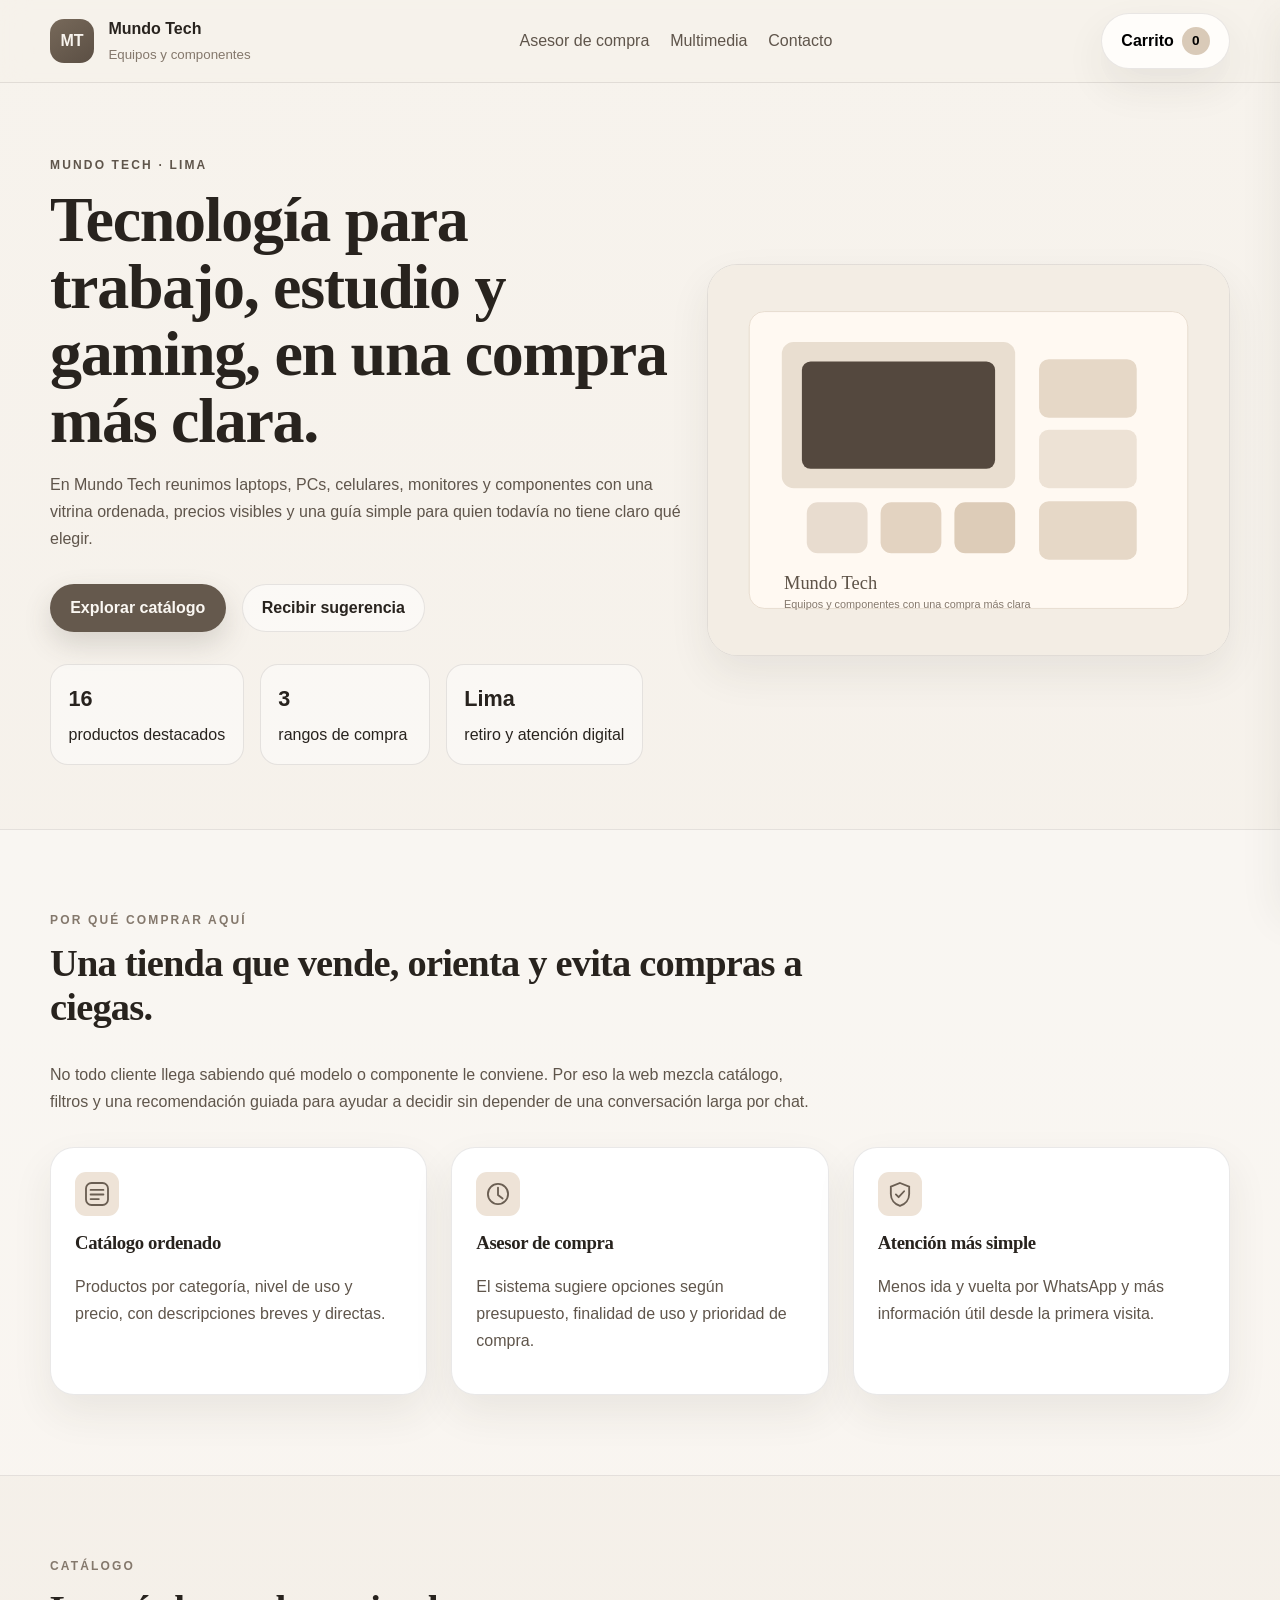
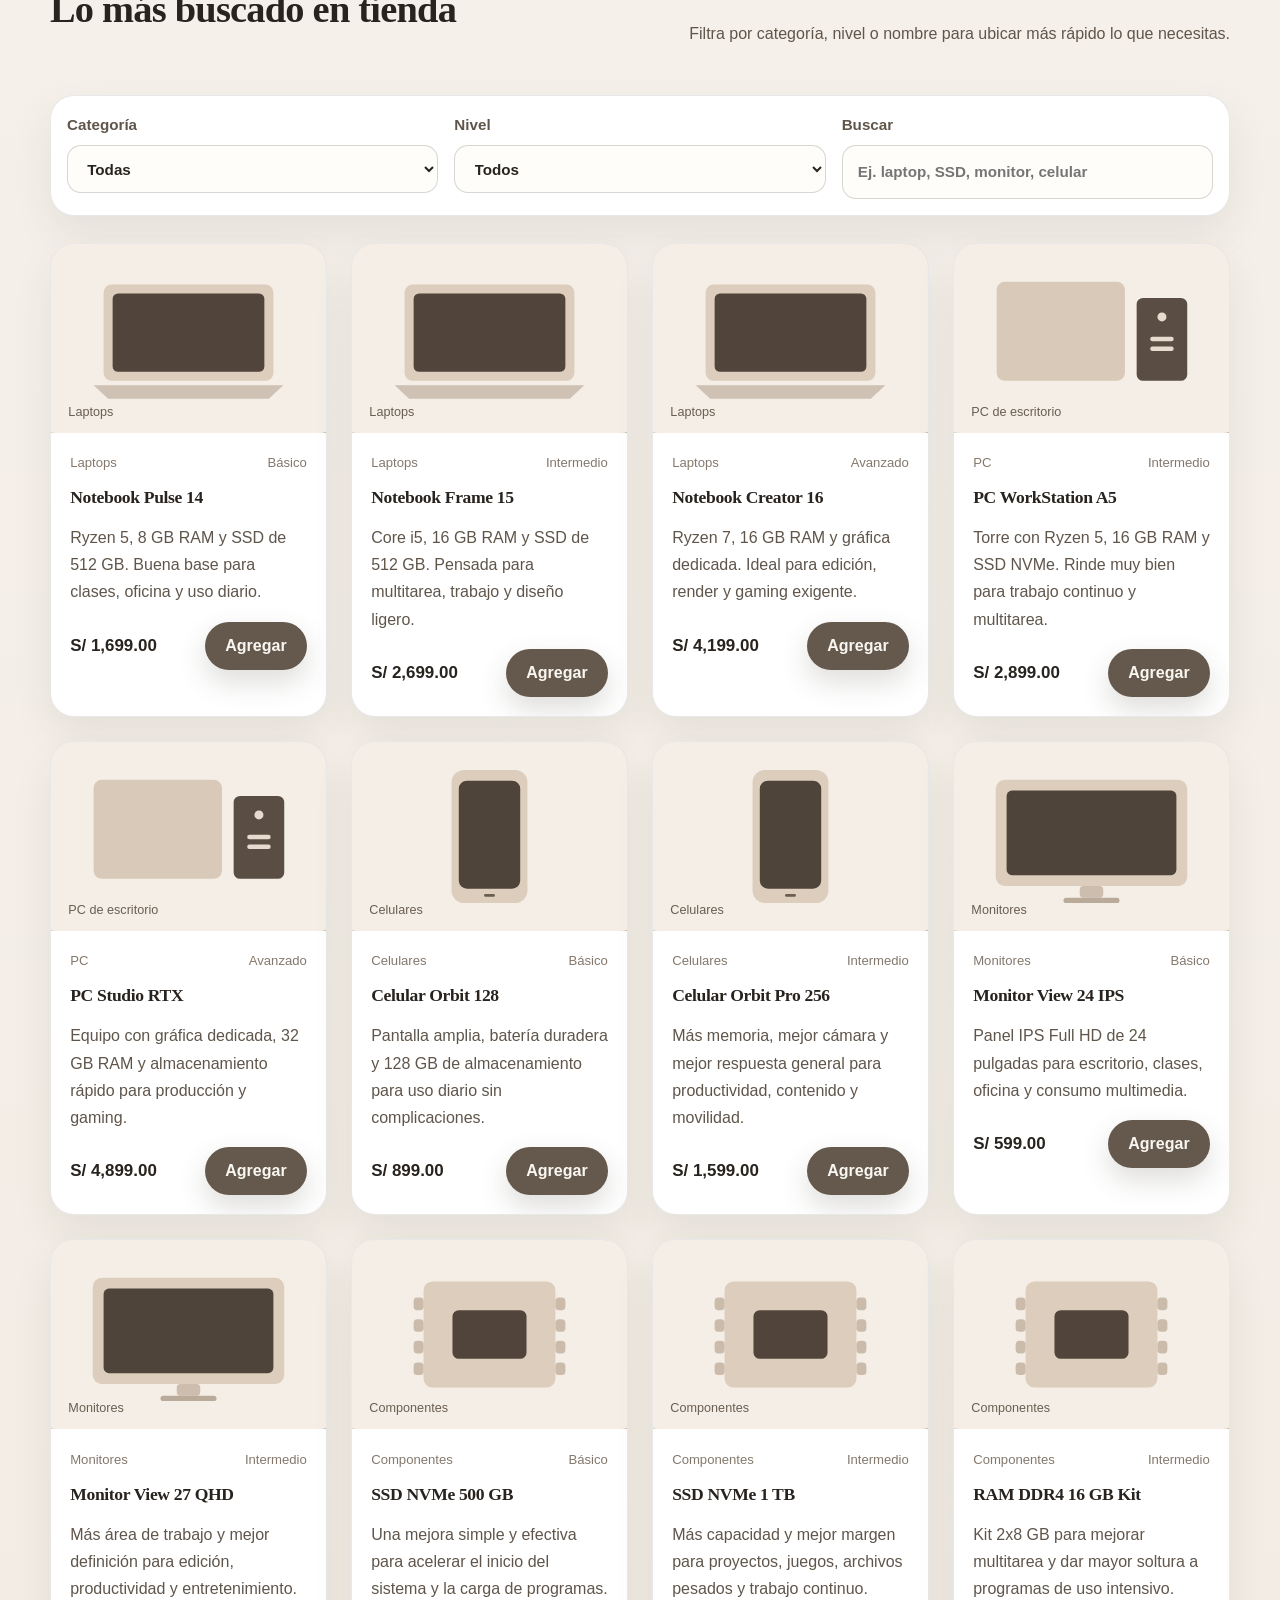
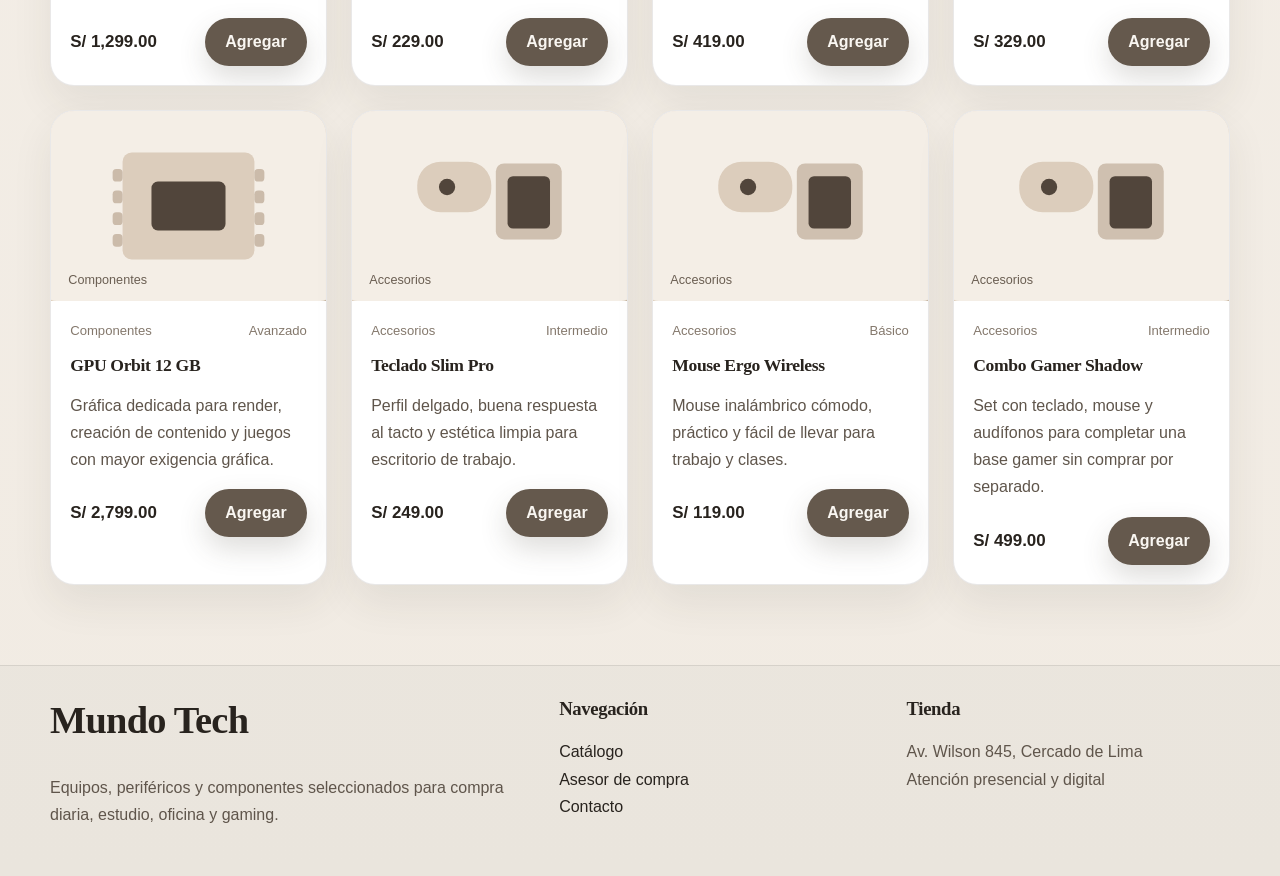
==== index.html @ b6b9a72d "inicio de proyecto" ====
<!DOCTYPE html>
<html lang="es">
<head>
  <meta charset="UTF-8">
  <meta name="viewport" content="width=device-width, initial-scale=1.0">
  <meta name="description" content="Mundo Tech, tienda online de equipos y componentes tecnológicos en Lima. Catálogo, asesor de compra, carrito, contacto y contenido multimedia.">
  <meta name="keywords" content="tienda tecnológica, ecommerce, laptops, PCs, celulares, componentes, Mundo Tech, Lima">
  <meta name="author" content="Mundo Tech">
  <title>Mundo Tech | Equipos y componentes</title>
  <link rel="stylesheet" href="styles.css">
</head>
<body>
  <header class="encabezado" id="inicio">
    <div class="contenedor barra-superior">
      <a class="marca" href="index.html" aria-label="Ir al inicio">
        <span class="marca-icono">MT</span>
        <span class="marca-texto">
          <strong>Mundo Tech</strong>
          <small>Equipos y componentes</small>
        </span>
      </a>

      <nav class="menu-principal" aria-label="Menú principal">
        <a href="asesor.html">Asesor de compra</a>
        <a href="multimedia.html">Multimedia</a>
        <a href="contacto.html">Contacto</a>
      </nav>

      <button class="boton boton-carrito" id="abrirCarrito" type="button" aria-label="Abrir carrito">
        Carrito <span class="contador-carrito" id="contadorCarrito">0</span>
      </button>
    </div>
  </header>

  <main>
    <section class="hero">
      <div class="contenedor hero-grid">
        <article class="hero-texto">
          <p class="etiqueta">Mundo Tech · Lima</p>
          <h1>Tecnología para trabajo, estudio y gaming, en una compra más clara.</h1>
          <p>
            En Mundo Tech reunimos laptops, PCs, celulares, monitores y componentes con una vitrina ordenada,
            precios visibles y una guía simple para quien todavía no tiene claro qué elegir.
          </p>

          <div class="acciones-hero">
            <a class="boton boton-primario" href="#catalogo">Explorar catálogo</a>
            <a class="boton boton-secundario" href="#asesor">Recibir sugerencia</a>
          </div>

          <ul class="metricas">
            <li><strong>16</strong><span>productos destacados</span></li>
            <li><strong>3</strong><span>rangos de compra</span></li>
            <li><strong>Lima</strong><span>retiro y atención digital</span></li>
          </ul>
        </article>

        <aside class="hero-media">
          <picture>
            <source media="(max-width: 720px)" srcset="assets/hero-mobile.svg">
            <img src="assets/hero-desktop.svg" alt="Mesa de trabajo con laptop, monitor y accesorios de Mundo Tech">
          </picture>
        </aside>
      </div>
    </section>

    <section class="seccion seccion-suave" id="beneficios">
      <div class="contenedor">
        <div class="cabecera-seccion">
          <p class="etiqueta">Por qué comprar aquí</p>
          <h2>Una tienda que vende, orienta y evita compras a ciegas.</h2>
          <p>
            No todo cliente llega sabiendo qué modelo o componente le conviene. Por eso la web mezcla catálogo,
            filtros y una recomendación guiada para ayudar a decidir sin depender de una conversación larga por chat.
          </p>
        </div>

        <div class="beneficios-grid">
          <article class="tarjeta-info">
            <img src="assets/icon-catalogo.svg" alt="Icono de catálogo digital" class="icono-svg">
            <h3>Catálogo ordenado</h3>
            <p>Productos por categoría, nivel de uso y precio, con descripciones breves y directas.</p>
          </article>

          <article class="tarjeta-info">
            <img src="assets/icon-recomendacion.svg" alt="Icono de asesor de compra" class="icono-svg">
            <h3>Asesor de compra</h3>
            <p>El sistema sugiere opciones según presupuesto, finalidad de uso y prioridad de compra.</p>
          </article>

          <article class="tarjeta-info">
            <img src="assets/icon-confianza.svg" alt="Icono de confianza y atención" class="icono-svg">
            <h3>Atención más simple</h3>
            <p>Menos ida y vuelta por WhatsApp y más información útil desde la primera visita.</p>
          </article>
        </div>
      </div>
    </section>

    <section class="seccion" id="catalogo">
      <div class="contenedor">
        <div class="cabecera-seccion cabecera-horizontal">
          <div>
            <p class="etiqueta">Catálogo</p>
            <h2>Lo más buscado en tienda</h2>
          </div>
          <p class="texto-apoyo">Filtra por categoría, nivel o nombre para ubicar más rápido lo que necesitas.</p>
        </div>

        <form class="barra-filtros" id="formFiltros" aria-label="Filtros del catálogo">
          <label>
            Categoría
            <select id="filtroCategoria" name="categoria">
              <option value="all">Todas</option>
            </select>
          </label>

          <label>
            Nivel
            <select id="filtroNivel" name="nivel">
              <option value="all">Todos</option>
              <option value="Básico">Básico</option>
              <option value="Intermedio">Intermedio</option>
              <option value="Avanzado">Avanzado</option>
            </select>
          </label>

          <label>
            Buscar
            <input id="filtroBusqueda" name="busqueda" type="search" placeholder="Ej. laptop, SSD, monitor, celular">
          </label>
        </form>

        <div class="catalogo-grid" id="grillaProductos" aria-live="polite"></div>
      </div>
    </section>
  </main>

  <aside class="panel-carrito" id="panelCarrito" aria-hidden="true">
    <div class="carrito-encabezado">
      <h2>Tu carrito</h2>
      <button class="boton-cerrar" id="cerrarCarrito" type="button" aria-label="Cerrar carrito">×</button>
    </div>

    <div class="carrito-items" id="itemsCarrito"></div>

    <div class="carrito-resumen">
      <table class="tabla-resumen">
        <tbody>
          <tr>
            <th>Total</th>
            <td id="totalCarrito">S/ 0.00</td>
          </tr>
          <tr>
            <th>Unidades</th>
            <td id="cantidadCarrito">0</td>
          </tr>
        </tbody>
      </table>

      <button class="boton boton-primario boton-bloque" id="procesarPedido" type="button">Confirmar pedido</button>
      <button class="boton boton-secundario boton-bloque" id="vaciarCarrito" type="button">Vaciar carrito</button>
    </div>
  </aside>

  <div class="overlay" id="overlay" hidden></div>

  <template id="plantillaProducto">
    <article class="tarjeta-producto">
      <div class="producto-imagen">
        <img class="producto-foto" src="" alt="">
      </div>
      <div class="producto-cuerpo">
        <div class="producto-meta">
          <span class="producto-categoria"></span>
          <span class="producto-nivel"></span>
        </div>
        <h3 class="producto-nombre"></h3>
        <p class="producto-descripcion"></p>
        <div class="producto-pie">
          <strong class="producto-precio"></strong>
          <button class="boton boton-primario boton-agregar" type="button">Agregar</button>
        </div>
      </div>
    </article>
  </template>

  <footer class="pie-pagina">
    <div class="contenedor pie-grid">
      <section>
        <h2>Mundo Tech</h2>
        <p>Equipos, periféricos y componentes seleccionados para compra diaria, estudio, oficina y gaming.</p>
      </section>

      <section>
        <h3>Navegación</h3>
        <ul>
          <li><a href="index.html#catalogo">Catálogo</a></li>
          <li><a href="asesor.html">Asesor de compra</a></li>
          <li><a href="contacto.html">Contacto</a></li>
        </ul>
      </section>

      <section>
        <h3>Tienda</h3>
        <p>Av. Wilson 845, Cercado de Lima<br>Atención presencial y digital</p>
      </section>
    </div>
  </footer>

  <script src="products.js"></script>
  <script src="app.js"></script>
</body>
</html>
---- styles.css ----
:root {
  --fondo: #f6f1ea;
  --fondo-suave: #efe7dd;
  --superficie: #fffdfa;
  --superficie-dos: #f9f5ef;
  --texto: #28231e;
  --texto-suave: #5f554b;
  --texto-tenue: #84786c;
  --borde: rgba(40, 35, 30, 0.1);
  --borde-fuerte: rgba(40, 35, 30, 0.18);
  --primario: #65594d;
  --primario-hover: #594d43;
  --detalle: #d9cab8;
  --sombra: 0 18px 40px rgba(56, 47, 40, 0.08);
  --radio-lg: 24px;
  --radio-md: 18px;
  --radio-sm: 12px;
  --ancho: 1180px;
  --transicion: 0.25s ease;
}

* {
  box-sizing: border-box;
}

html {
  scroll-behavior: smooth;
}

body {
  margin: 0;
  font-family: "Segoe UI", Tahoma, Geneva, Verdana, sans-serif;
  color: var(--texto);
  background: linear-gradient(180deg, #f7f3ed 0%, #f1ebe3 100%);
  display: flex;
  flex-direction: column;
  min-height: 100vh;
}

img,
video {
  display: block;
  max-width: 100%;
  height: auto;
}

audio {
  width: 100%;
}

a {
  color: inherit;
  text-decoration: none;
}

button,
input,
select,
textarea {
  font: inherit;
}

button {
  cursor: pointer;
}

.contenedor {
  width: min(calc(100% - 2rem), var(--ancho));
  margin: 0 auto;
}

.seccion {
  padding: 5rem 0;
}

.seccion-suave {
  background: rgba(255, 255, 255, 0.32);
  border-top: 1px solid var(--borde);
  border-bottom: 1px solid var(--borde);
}

.etiqueta {
  margin: 0 0 0.65rem;
  color: var(--texto-tenue);
  text-transform: uppercase;
  letter-spacing: 0.18em;
  font-size: 0.75rem;
  font-weight: 700;
}

.cabecera-seccion {
  max-width: 760px;
  margin-bottom: 2rem;
}

.cabecera-horizontal {
  display: flex;
  align-items: end;
  justify-content: space-between;
  gap: 1rem;
  max-width: none;
}

h1,
h2,
h3 {
  margin-top: 0;
  font-family: Georgia, "Times New Roman", serif;
  letter-spacing: -0.02em;
}

h2 {
  font-size: clamp(2rem, 3vw, 3rem);
}

p,
li,
span,
small,
td,
th,
label {
  line-height: 1.7;
}

.texto-apoyo,
.cabecera-seccion p:last-child,
.hero-texto p,
.tarjeta-info p,
.tarjeta-producto p,
.panel-resultado p,
.pie-pagina p,
.multimedia-grid p,
.lista-contacto li,
.item-carrito p,
.item-carrito small {
  color: var(--texto-suave);
}

.encabezado {
  position: sticky;
  top: 0;
  z-index: 40;
  background: rgba(246, 241, 234, 0.85);
  backdrop-filter: blur(14px);
  border-bottom: 1px solid var(--borde);
}

.barra-superior {
  min-height: 82px;
  display: flex;
  align-items: center;
  justify-content: space-between;
  gap: 1rem;
}

.marca {
  display: inline-flex;
  align-items: center;
  gap: 0.9rem;
}

.marca-icono {
  width: 44px;
  height: 44px;
  border-radius: 14px;
  display: inline-flex;
  align-items: center;
  justify-content: center;
  background: linear-gradient(145deg, #77695a, #5b4f44);
  color: #f8f4ee;
  font-weight: 700;
}

.marca-texto {
  display: flex;
  flex-direction: column;
  gap: 0.1rem;
}

.marca-texto small {
  color: var(--texto-tenue);
}

.menu-principal {
  display: flex;
  align-items: center;
  gap: 1.3rem;
}

.menu-principal a {
  position: relative;
  color: var(--texto-suave);
  transition: color var(--transicion);
}

.menu-principal a:hover,
.menu-principal a:focus-visible {
  color: var(--texto);
}

.menu-principal a::after {
  content: "";
  position: absolute;
  left: 0;
  bottom: -0.35rem;
  width: 100%;
  height: 1px;
  background: var(--texto);
  transform: scaleX(0);
  transform-origin: left;
  transition: transform var(--transicion);
}

.menu-principal a:hover::after,
.menu-principal a:focus-visible::after {
  transform: scaleX(1);
}

.boton,
.boton-cerrar,
.boton-enlace {
  transition: transform var(--transicion), background-color var(--transicion), box-shadow var(--transicion);
}

.boton:hover,
.boton-cerrar:hover,
.boton-enlace:hover {
  transform: translateY(-1px);
}

.boton {
  display: inline-flex;
  align-items: center;
  justify-content: center;
  gap: 0.5rem;
  min-height: 48px;
  padding: 0.8rem 1.2rem;
  border-radius: 999px;
  border: 1px solid transparent;
  font-weight: 600;
}

.boton-primario {
  background: var(--primario);
  color: #faf7f2;
  box-shadow: 0 12px 28px rgba(74, 64, 54, 0.18);
}

.boton-primario:hover {
  background: var(--primario-hover);
}

.boton-secundario {
  background: rgba(255, 255, 255, 0.5);
  border-color: var(--borde);
  color: var(--texto);
}

.boton-bloque {
  width: 100%;
}

.boton-carrito {
  background: var(--superficie);
  border-color: var(--borde);
  box-shadow: var(--sombra);
}

.contador-carrito {
  min-width: 28px;
  height: 28px;
  padding: 0 0.4rem;
  border-radius: 999px;
  display: inline-flex;
  align-items: center;
  justify-content: center;
  background: var(--detalle);
  font-size: 0.85rem;
  font-weight: 700;
}

input,
select,
textarea {
  width: 100%;
  min-height: 48px;
  padding: 0.8rem 0.95rem;
  border-radius: 14px;
  border: 1px solid var(--borde-fuerte);
  background: #fffdfa;
  color: var(--texto);
  outline: none;
}

textarea {
  min-height: 140px;
  resize: vertical;
}

input:focus,
select:focus,
textarea:focus {
  border-color: #8e7f70;
  box-shadow: 0 0 0 4px rgba(101, 89, 77, 0.12);
}

.formulario,
.barra-filtros {
  display: grid;
  gap: 1rem;
}

.barra-filtros {
  grid-template-columns: repeat(3, minmax(0, 1fr));
  padding: 1rem;
  margin-bottom: 1.7rem;
}

.formulario label,
.barra-filtros label {
  display: flex;
  flex-direction: column;
  gap: 0.45rem;
  font-size: 0.95rem;
  font-weight: 600;
  color: var(--texto-suave);
}

.tarjeta-info,
.tarjeta-producto,
.panel-resultado,
.barra-filtros,
.tarjeta-media,
.panel-carrito,
.tabla-contenedor {
  background: rgba(255, 255, 255, 1);
  border: 1px solid var(--borde);
  border-radius: var(--radio-lg);
  box-shadow: var(--sombra);
}

.tarjeta-info,
.tarjeta-media {
  padding: 1.5rem;
}

.icono-svg {
  width: 44px;
  height: 44px;
  margin-bottom: 1rem;
}

.tarjeta-info {
  animation: aparecer 0.7s ease both;
}

.tarjeta-vacia {
  grid-column: 1 / -1;
}

.hero {
  padding: 4.5rem 0 4rem;
}

.hero-grid,
.beneficios-grid,
.catalogo-grid,
.recomendador-grid,
.multimedia-grid,
.contacto-grid,
.pie-grid {
  display: grid;
  gap: 1.5rem;
}

.hero-grid {
  grid-template-columns: minmax(0, 1.15fr) minmax(320px, 0.95fr);
  align-items: center;
}

.hero-texto h1 {
  font-size: clamp(2.8rem, 5vw, 4.7rem);
  line-height: 1.05;
  margin-bottom: 1rem;
}

.acciones-hero {
  display: flex;
  flex-wrap: wrap;
  gap: 1rem;
  margin: 2rem 0;
}

.metricas {
  list-style: none;
  padding: 0;
  margin: 0;
  display: flex;
  flex-wrap: wrap;
  gap: 1rem;
}

.metricas li {
  min-width: 170px;
  padding: 1rem 1.1rem;
  background: rgba(255, 255, 255, 0.44);
  border: 1px solid var(--borde);
  border-radius: var(--radio-md);
}

.metricas strong {
  display: block;
  margin-bottom: 0.2rem;
  font-size: 1.35rem;
}

.hero-media img {
  border-radius: 30px;
  box-shadow: var(--sombra);
  border: 1px solid var(--borde);
}

.beneficios-grid {
  grid-template-columns: repeat(3, minmax(0, 1fr));
}

.catalogo-grid {
  grid-template-columns: repeat(4, minmax(0, 1fr));
}

.tarjeta-producto {
  overflow: hidden;
  transition: transform var(--transicion), box-shadow var(--transicion);
}

.tarjeta-producto:hover {
  transform: translateY(-4px);
  box-shadow: 0 22px 46px rgba(56, 47, 40, 0.12);
}

.producto-imagen {
  aspect-ratio: 16 / 11;
  background: linear-gradient(135deg, #efe3d5, #c9b8a4);
}

.producto-foto {
  width: 100%;
  height: 100%;
  object-fit: cover;
}

.producto-cuerpo {
  padding: 1.2rem;
}

.producto-meta,
.producto-pie,
.carrito-encabezado,
.item-carrito,
.item-carrito-acciones {
  display: flex;
  align-items: center;
}

.producto-meta,
.item-carrito {
  justify-content: space-between;
}

.producto-meta {
  gap: 0.75rem;
  margin-bottom: 0.8rem;
  color: var(--texto-tenue);
  font-size: 0.82rem;
}

.producto-nombre {
  font-size: 1.1rem;
  margin-bottom: 0.4rem;
}

.producto-descripcion {
  min-height: 78px;
  margin-bottom: 1rem;
}

.producto-pie {
  justify-content: space-between;
  gap: 0.8rem;
}

.producto-precio {
  font-size: 1.06rem;
}

.recomendador-grid {
  grid-template-columns: minmax(0, 1fr) minmax(320px, 0.95fr);
  align-items: start;
}

.panel-resultado {
  padding: 1.6rem;
  min-height: 100%;
}

.insignia-nivel {
  display: inline-flex;
  padding: 0.45rem 0.85rem;
  border-radius: 999px;
  background: #ebdfd1;
  font-size: 0.82rem;
  font-weight: 700;
  margin-bottom: 1rem;
}

.lista-sugerencias {
  list-style: none;
  padding: 0;
  margin: 1.2rem 0 0;
  display: grid;
  gap: 0.9rem;
}

.lista-sugerencias li {
  padding: 1rem;
  border-radius: var(--radio-md);
  background: var(--superficie-dos);
  border: 1px solid var(--borde);
}

.lista-sugerencias span {
  display: block;
  color: var(--texto-tenue);
  font-size: 0.9rem;
}

.tabla-contenedor {
  overflow-x: auto;
  padding: 1rem;
}

.tabla-paquetes,
.tabla-resumen {
  width: 100%;
  border-collapse: collapse;
}

.tabla-paquetes caption {
  caption-side: top;
  text-align: left;
  font-weight: 700;
  padding-bottom: 1rem;
  color: var(--texto-suave);
}

.tabla-paquetes th,
.tabla-paquetes td,
.tabla-resumen th,
.tabla-resumen td {
  padding: 0.95rem 1rem;
  border-bottom: 1px solid var(--borde);
  text-align: left;
}

.tabla-paquetes thead th {
  background: #f2eadf;
}

.tabla-paquetes tbody tr:hover {
  background: #fbf6ef;
}

.tabla-resumen th {
  color: var(--texto-suave);
  width: 45%;
}

.multimedia-grid {
  grid-template-columns: repeat(2, minmax(0, 1fr));
}

.tarjeta-media .media-elemento {
  border-radius: var(--radio-md);
  border: 1px solid var(--borde);
  background: #ebe1d5;
  margin-bottom: 1rem;
}

.contacto-grid {
  grid-template-columns: minmax(0, 0.9fr) minmax(320px, 1fr);
  align-items: start;
}

.lista-contacto {
  list-style: none;
  padding: 0;
  margin: 0;
}

.formulario-contacto {
  padding: 1.5rem;
  background: rgba(255, 255, 255, 0.72);
  border: 1px solid var(--borde);
  border-radius: var(--radio-lg);
  box-shadow: var(--sombra);
}

.mensaje-formulario {
  min-height: 1.4rem;
  margin: 0;
  font-weight: 600;
  color: #4d6552;
}

.pie-pagina {
  padding: 2rem 0;
  background: rgba(40, 35, 30, 0.03);
  border-top: 1px solid var(--borde);
  margin-top: auto;
}

.pie-grid {
  grid-template-columns: 1.2fr 0.8fr 0.8fr;
}

.pie-pagina ul {
  list-style: none;
  padding: 0;
  margin: 0;
}

.panel-carrito {
  position: fixed;
  top: 0;
  right: 0;
  width: min(420px, 100%);
  height: 100vh;
  z-index: 60;
  padding: 1.25rem;
  border-radius: 0;
  transform: translateX(100%);
  transition: transform var(--transicion);
  display: flex;
  flex-direction: column;
}

.panel-carrito.activo {
  transform: translateX(0);
}

.carrito-encabezado {
  justify-content: space-between;
  gap: 1rem;
  padding-bottom: 1rem;
  border-bottom: 1px solid var(--borde);
}

.boton-cerrar {
  width: 42px;
  height: 42px;
  border: 1px solid var(--borde);
  border-radius: 999px;
  background: var(--superficie);
  font-size: 1.3rem;
}

.carrito-items {
  flex: 1;
  overflow-y: auto;
  padding: 1rem 0;
}

.item-carrito {
  gap: 1rem;
  padding: 1rem 0;
  border-bottom: 1px solid var(--borde);
}

.item-carrito h3 {
  font-size: 1rem;
  margin-bottom: 0.2rem;
}

.item-carrito-acciones {
  flex-direction: column;
  gap: 0.5rem;
  align-items: end;
}

.boton-enlace {
  border: none;
  background: transparent;
  color: var(--texto-suave);
  padding: 0;
}

.texto-carrito-vacio {
  color: var(--texto-suave);
}

.carrito-resumen {
  display: grid;
  gap: 0.75rem;
  padding-top: 1rem;
  border-top: 1px solid var(--borde);
}

.overlay {
  position: fixed;
  inset: 0;
  z-index: 55;
  background: rgba(32, 28, 24, 0.28);
}

@keyframes aparecer {
  from {
    opacity: 0;
    transform: translateY(22px);
  }
  to {
    opacity: 1;
    transform: translateY(0);
  }
}

@media (max-width: 1080px) {
  .catalogo-grid {
    grid-template-columns: repeat(3, minmax(0, 1fr));
  }

  .beneficios-grid {
    grid-template-columns: repeat(2, minmax(0, 1fr));
  }

  .pie-grid {
    grid-template-columns: repeat(2, minmax(0, 1fr));
  }
}

@media (max-width: 860px) {
  .barra-superior,
  .cabecera-horizontal,
  .menu-principal {
    flex-direction: column;
    align-items: start;
  }

  .hero-grid,
  .recomendador-grid,
  .multimedia-grid,
  .contacto-grid,
  .pie-grid {
    grid-template-columns: 1fr;
  }

  .barra-filtros,
  .beneficios-grid,
  .catalogo-grid {
    grid-template-columns: repeat(2, minmax(0, 1fr));
  }

  .encabezado {
    position: static;
  }
}

@media (max-width: 640px) {
  .seccion {
    padding: 4rem 0;
  }

  .hero-texto h1 {
    font-size: 2.35rem;
  }

  .barra-filtros,
  .catalogo-grid,
  .beneficios-grid {
    grid-template-columns: 1fr;
  }

  .acciones-hero,
  .metricas {
    flex-direction: column;
  }

  .panel-carrito {
    width: 100%;
  }
}
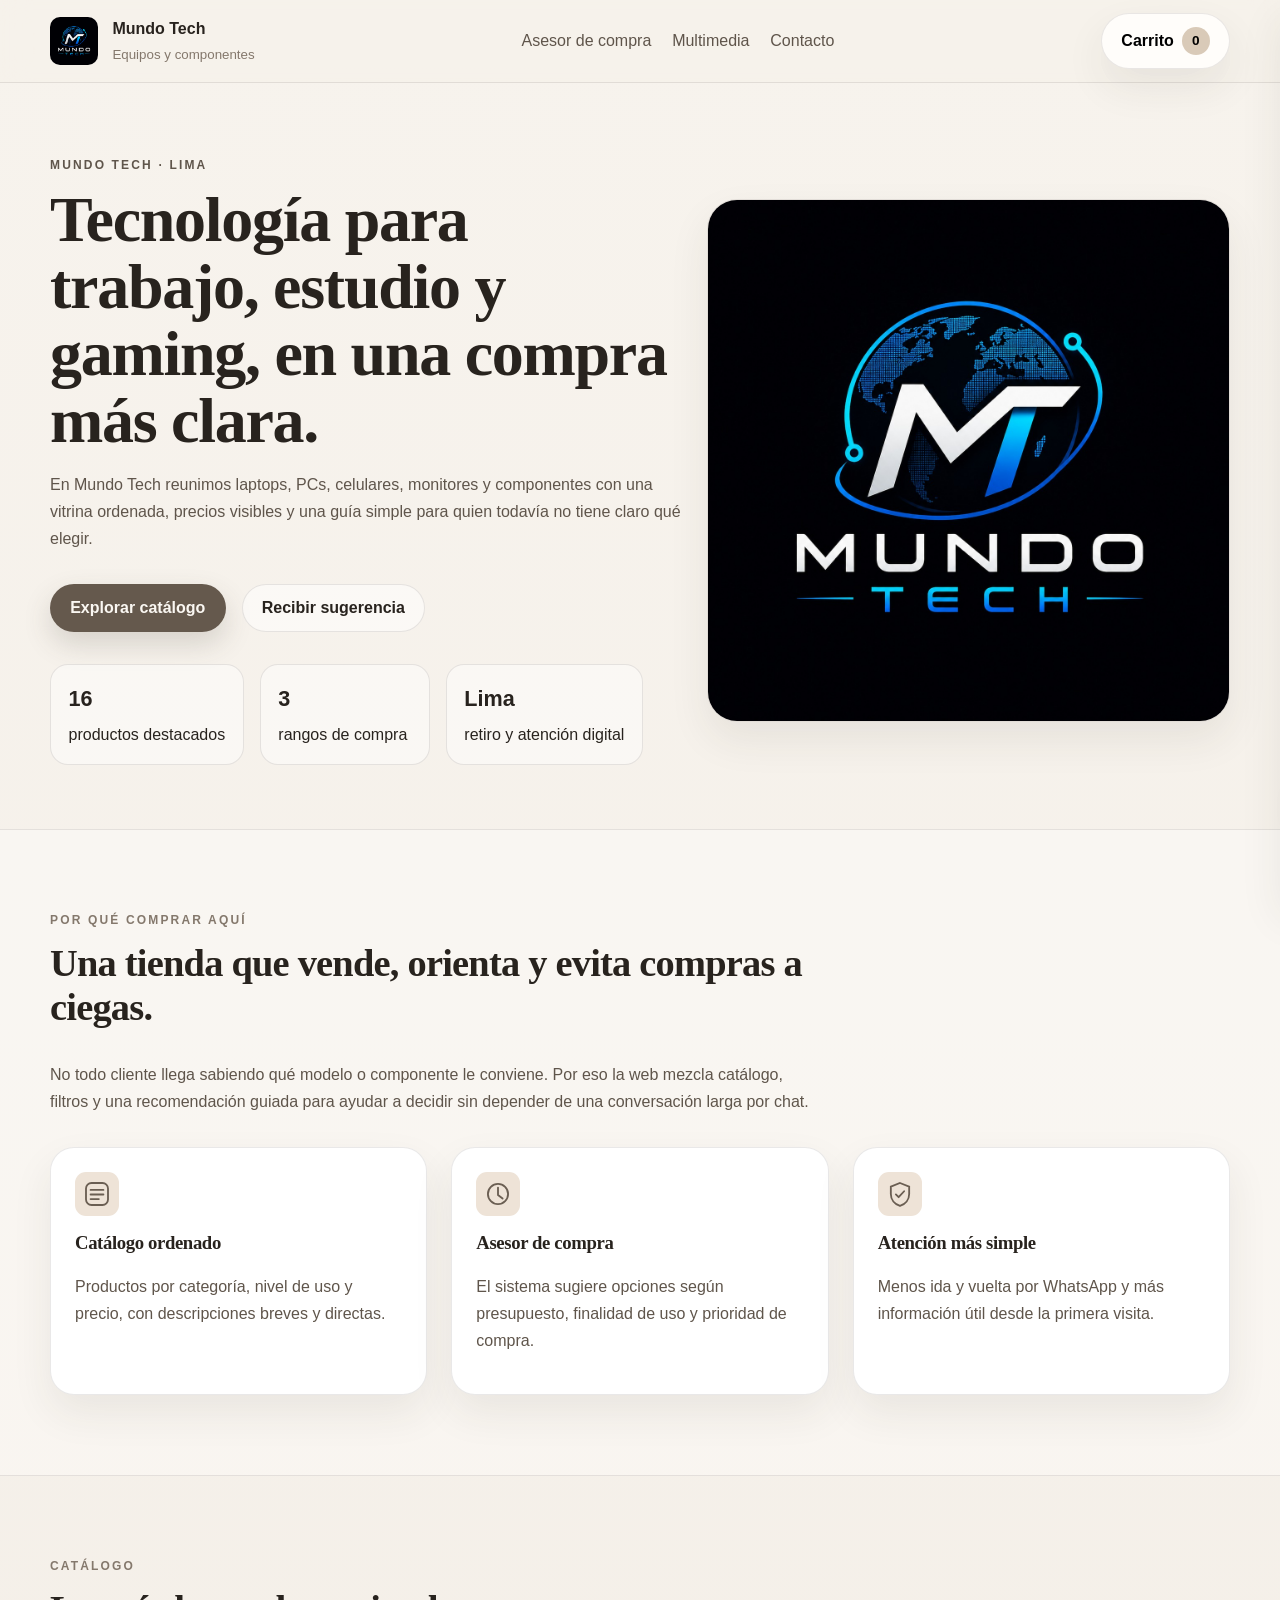
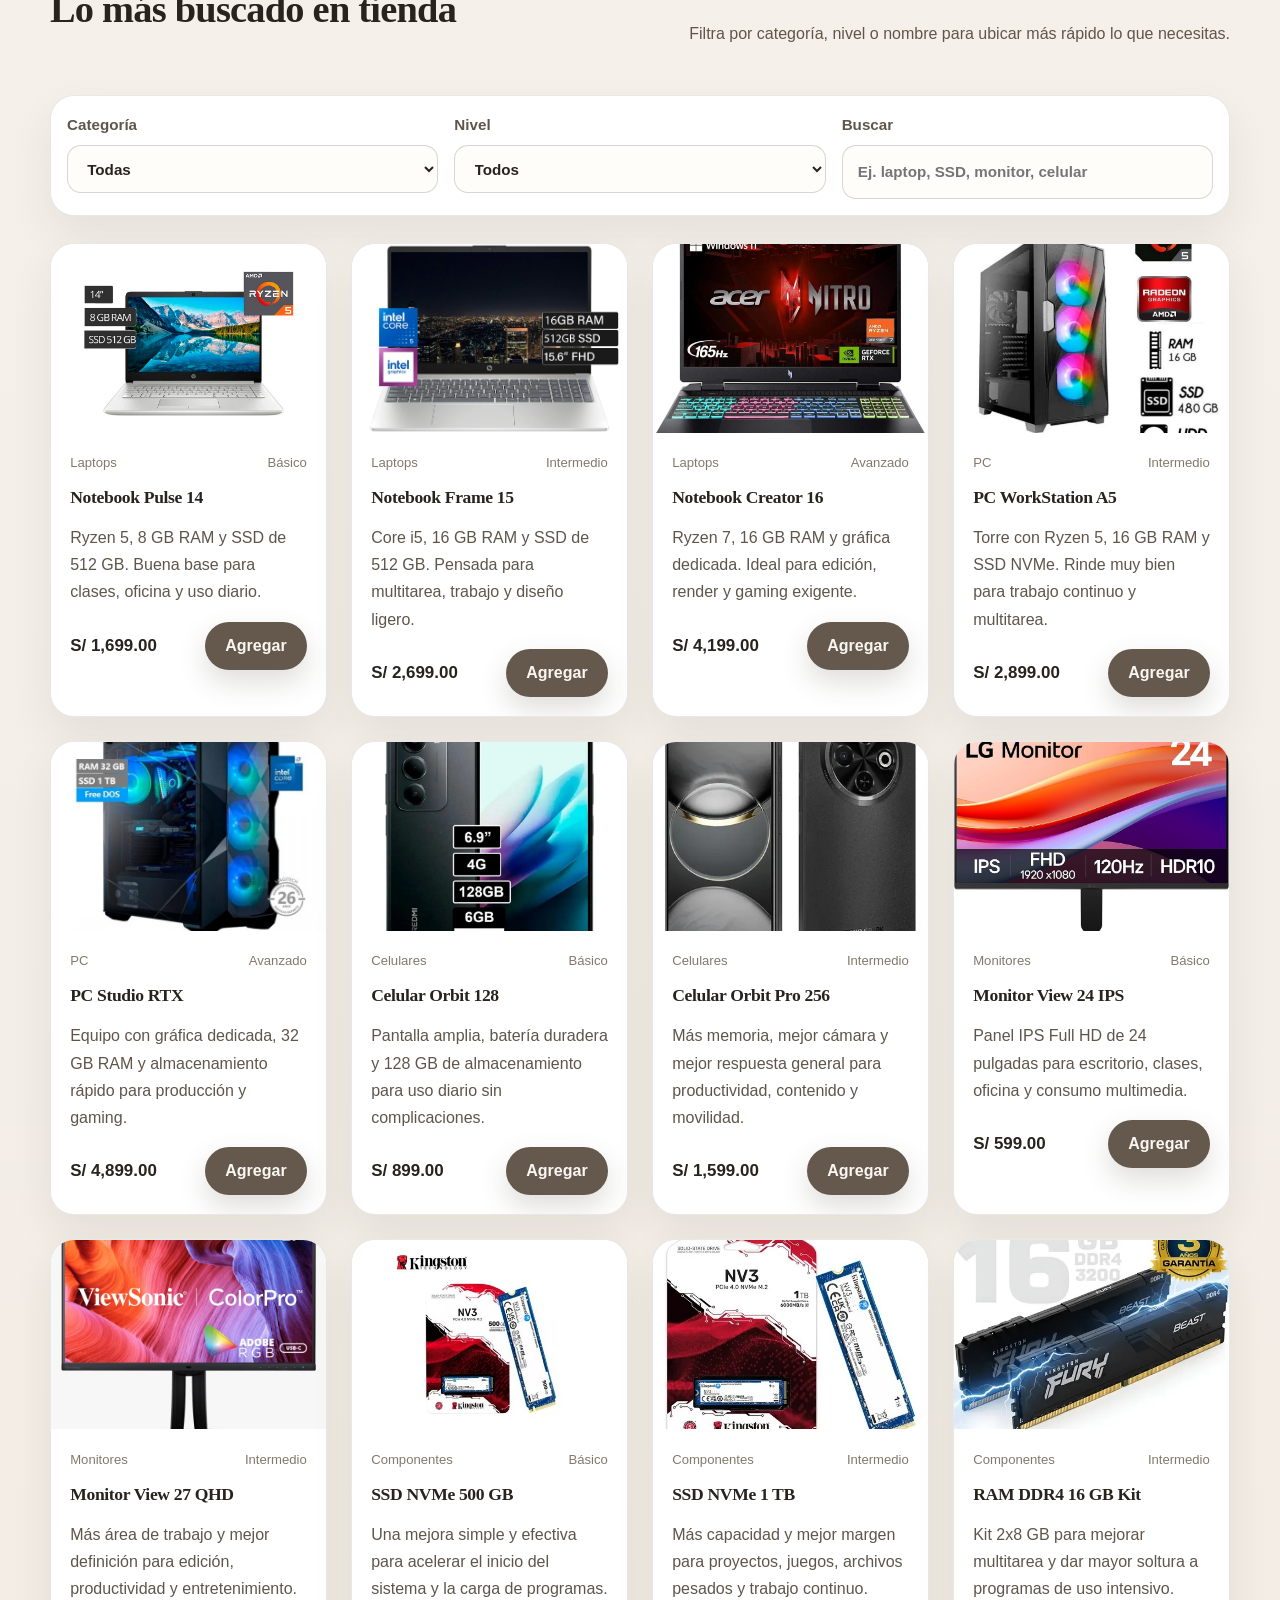
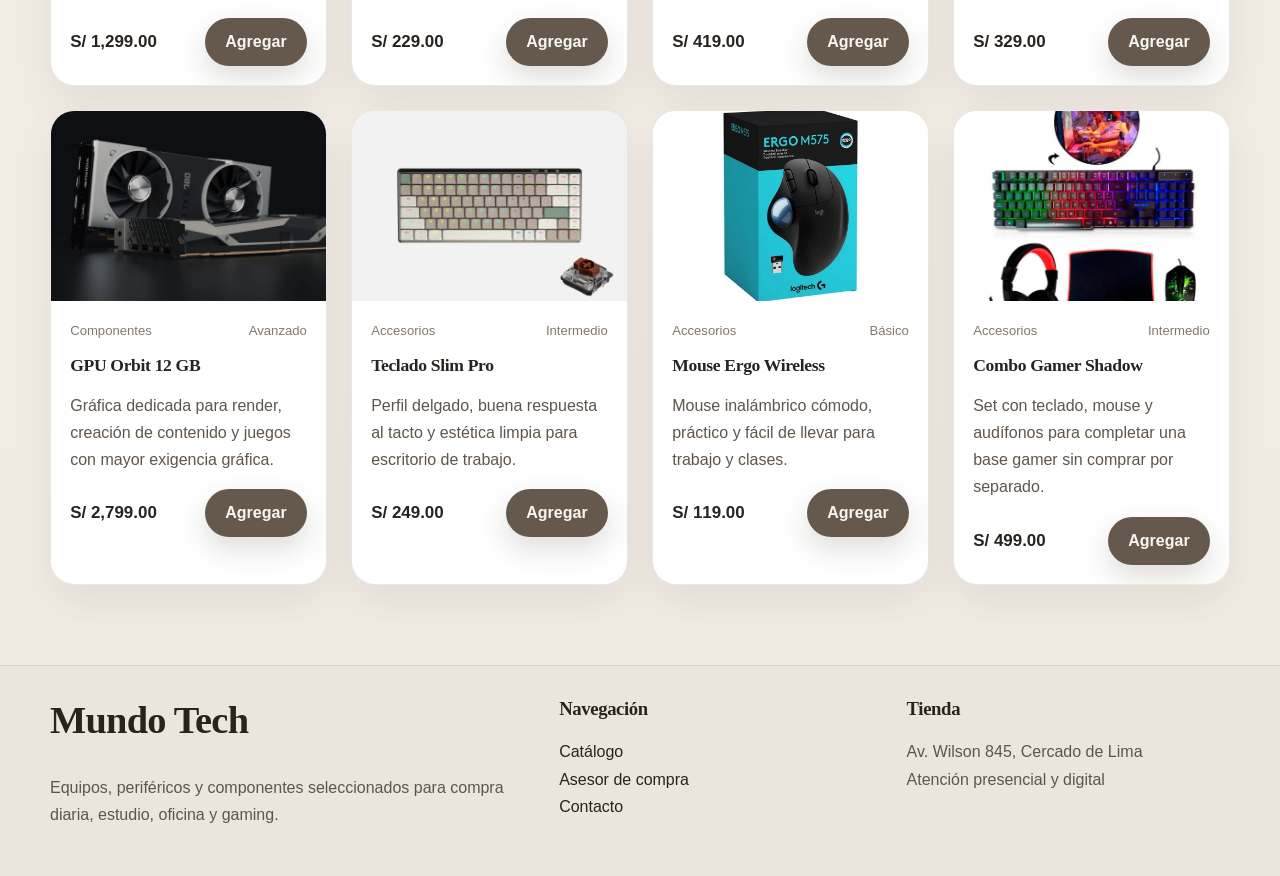
==== commit df9eb29b: "mis modificaciones" ====
--- a/index.html
+++ b/index.html
@@ -13,7 +13,7 @@
   <header class="encabezado" id="inicio">
     <div class="contenedor barra-superior">
       <a class="marca" href="index.html" aria-label="Ir al inicio">
-        <span class="marca-icono">MT</span>
+        <img src="assets/logoMundoTech.jpeg" alt="Logo Mundo Tech" class="marca-icono" style="width: 48px; height: 48px; border-radius: 10px; object-fit: cover;">
         <span class="marca-texto">
           <strong>Mundo Tech</strong>
           <small>Equipos y componentes</small>
@@ -58,7 +58,7 @@
         <aside class="hero-media">
           <picture>
             <source media="(max-width: 720px)" srcset="assets/hero-mobile.svg">
-            <img src="assets/hero-desktop.svg" alt="Mesa de trabajo con laptop, monitor y accesorios de Mundo Tech">
+            <img src="assets/logoMundoTech.jpeg" alt="Mesa de trabajo con laptop, monitor y accesorios de Mundo Tech">
           </picture>
         </aside>
       </div>
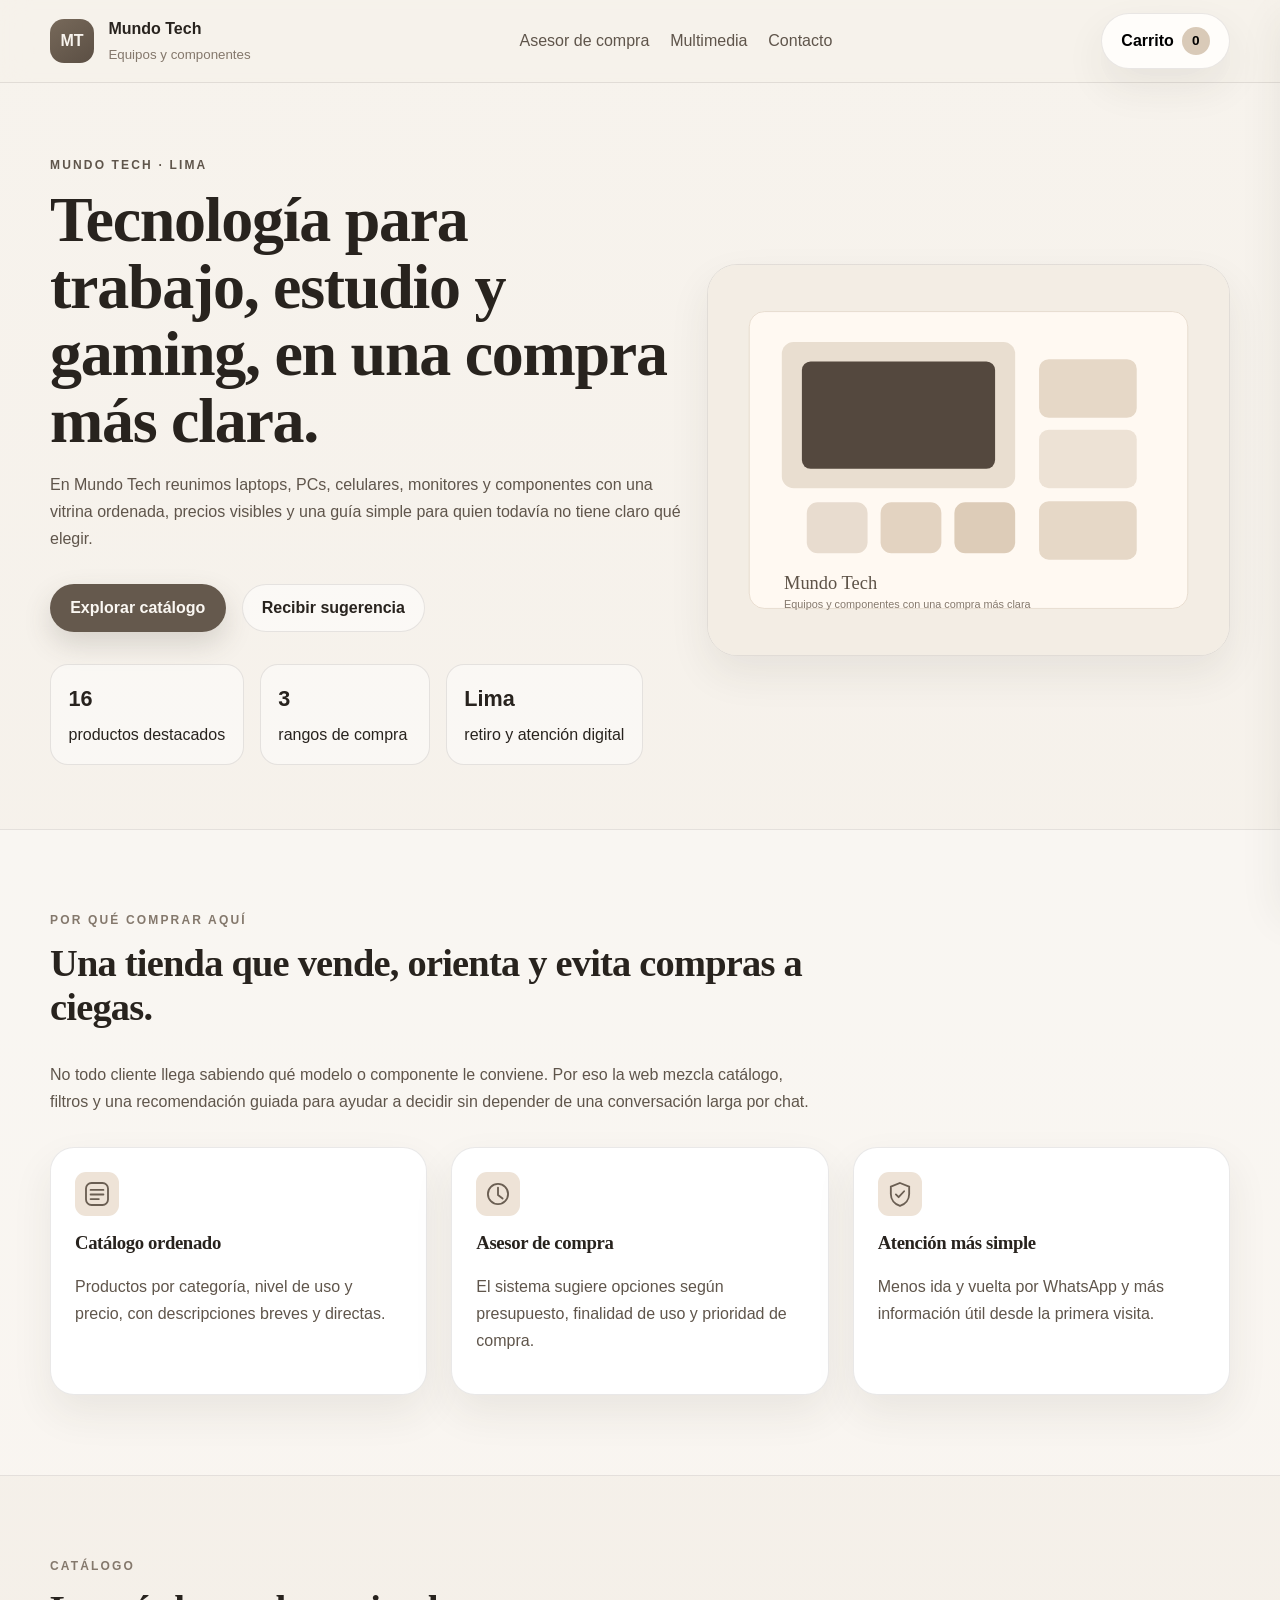
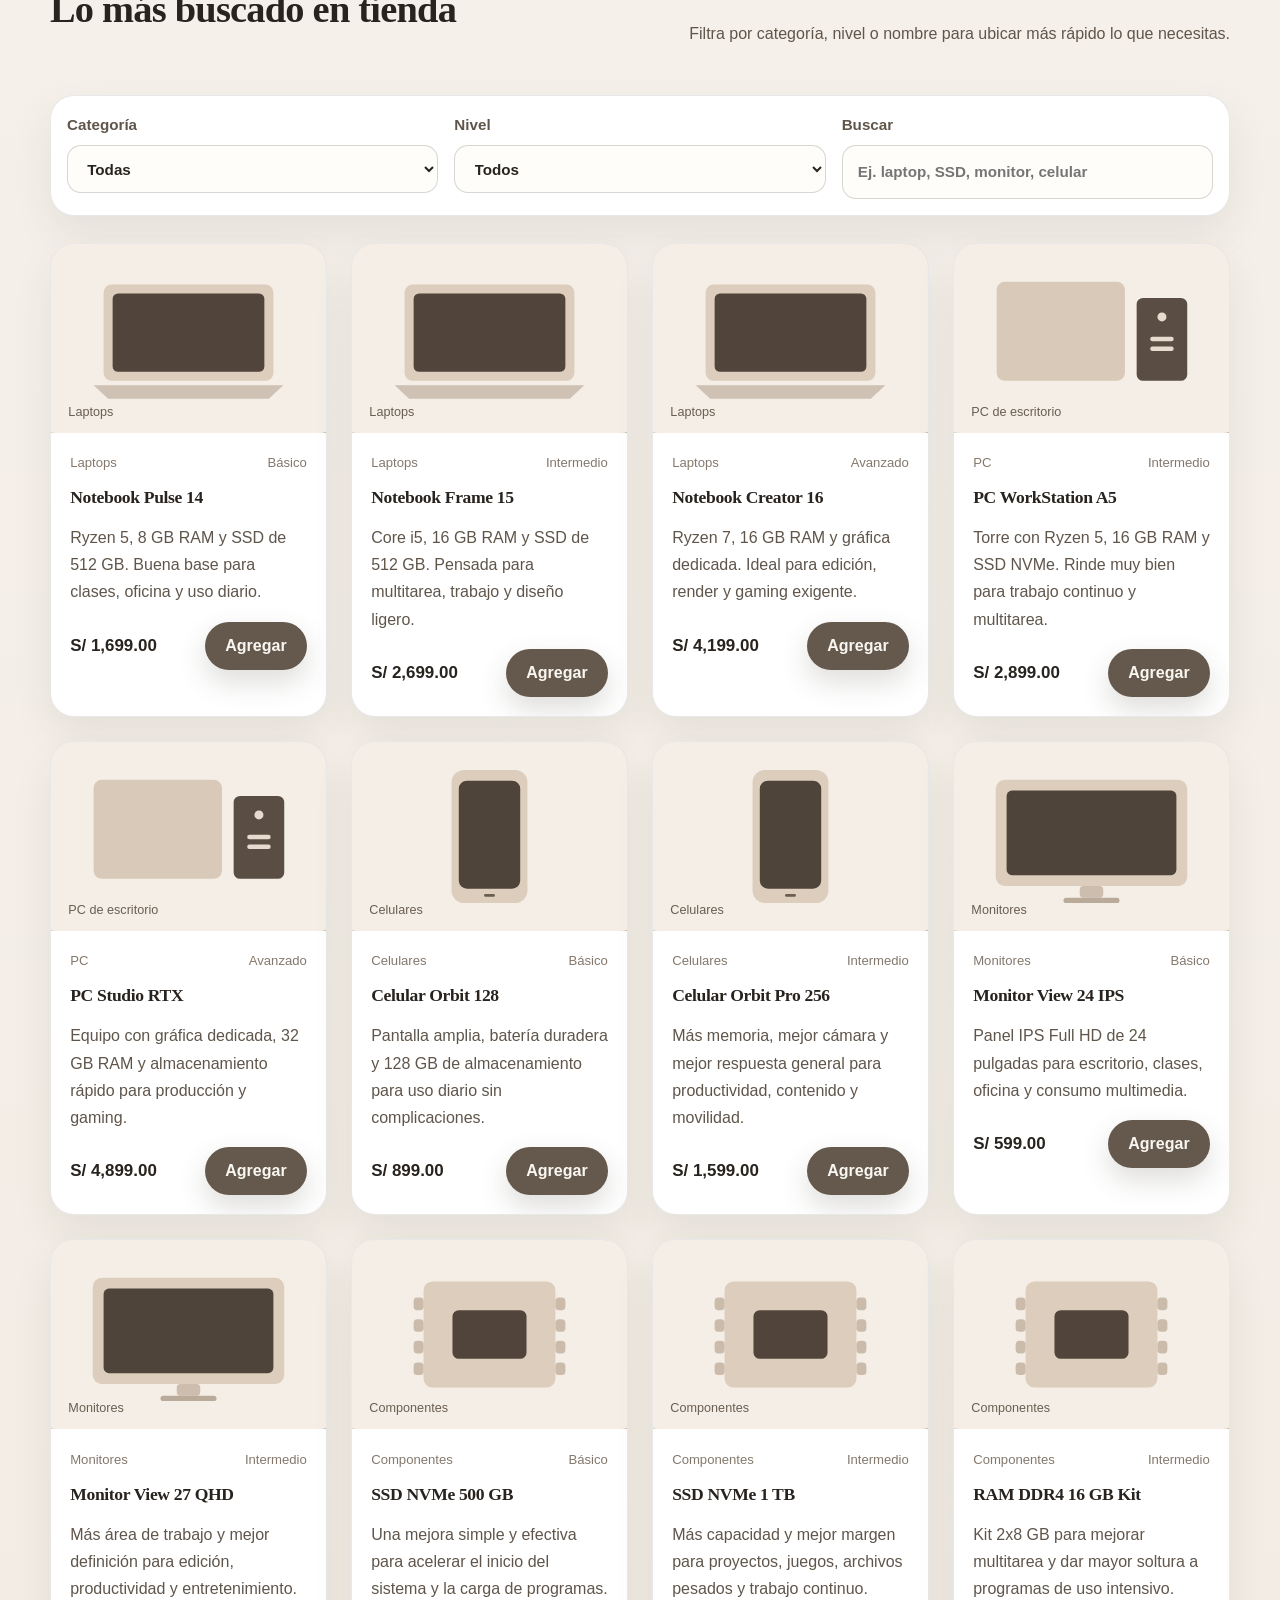
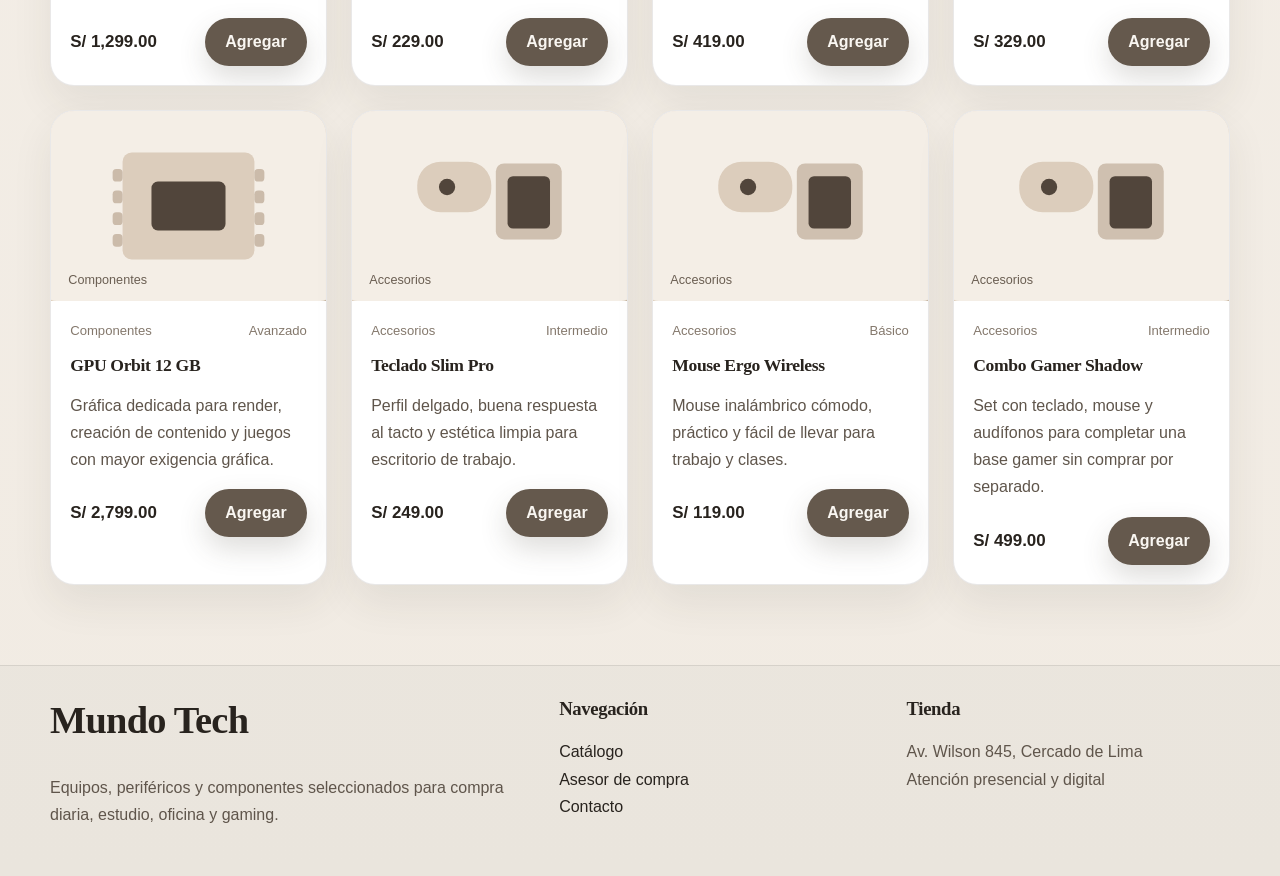
==== commit 3da07a05: "Merge branch 'develop' of https://github.com/ecastillop/proyecto-web into develop" ====
--- a/index.html
+++ b/index.html
@@ -13,7 +13,7 @@
   <header class="encabezado" id="inicio">
     <div class="contenedor barra-superior">
       <a class="marca" href="index.html" aria-label="Ir al inicio">
-        <img src="assets/logoMundoTech.jpeg" alt="Logo Mundo Tech" class="marca-icono" style="width: 48px; height: 48px; border-radius: 10px; object-fit: cover;">
+        <span class="marca-icono">MT</span>
         <span class="marca-texto">
           <strong>Mundo Tech</strong>
           <small>Equipos y componentes</small>
@@ -58,7 +58,7 @@
         <aside class="hero-media">
           <picture>
             <source media="(max-width: 720px)" srcset="assets/hero-mobile.svg">
-            <img src="assets/logoMundoTech.jpeg" alt="Mesa de trabajo con laptop, monitor y accesorios de Mundo Tech">
+            <img src="assets/hero-desktop.svg" alt="Mesa de trabajo con laptop, monitor y accesorios de Mundo Tech">
           </picture>
         </aside>
       </div>
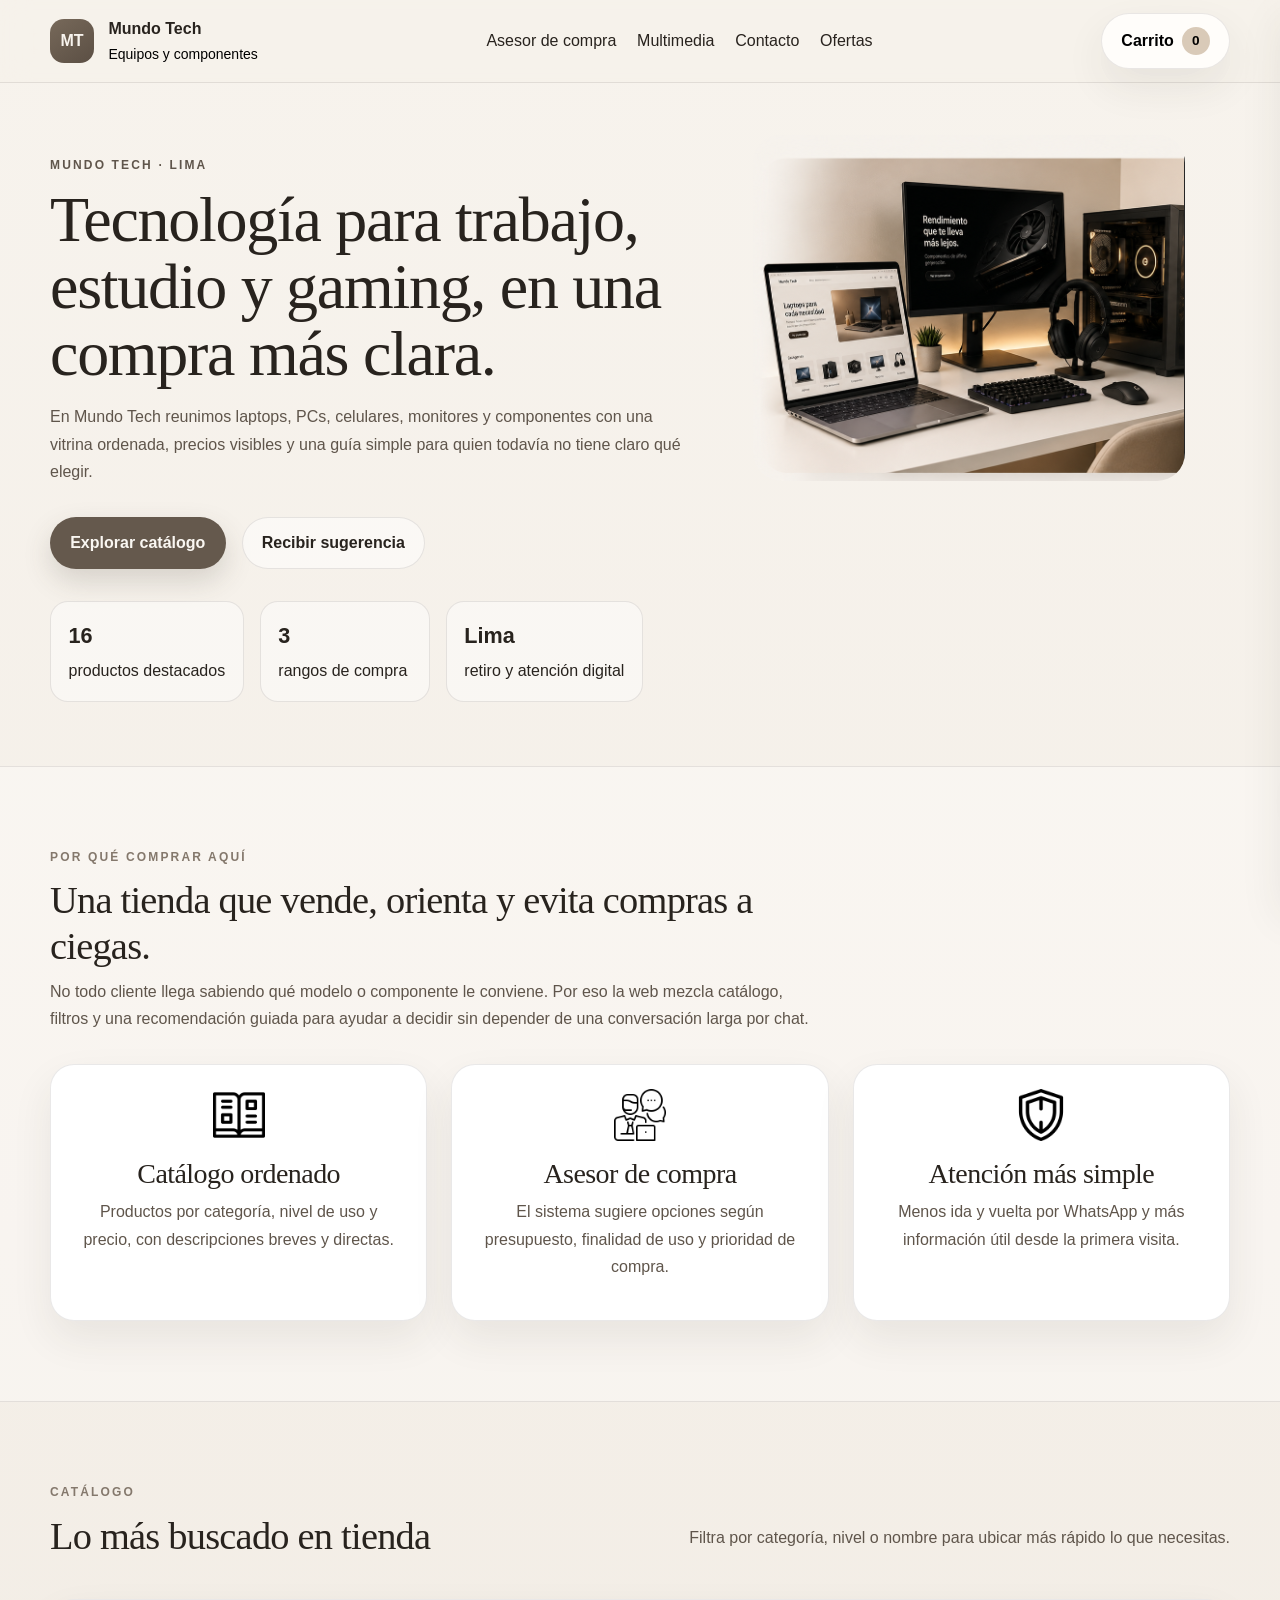
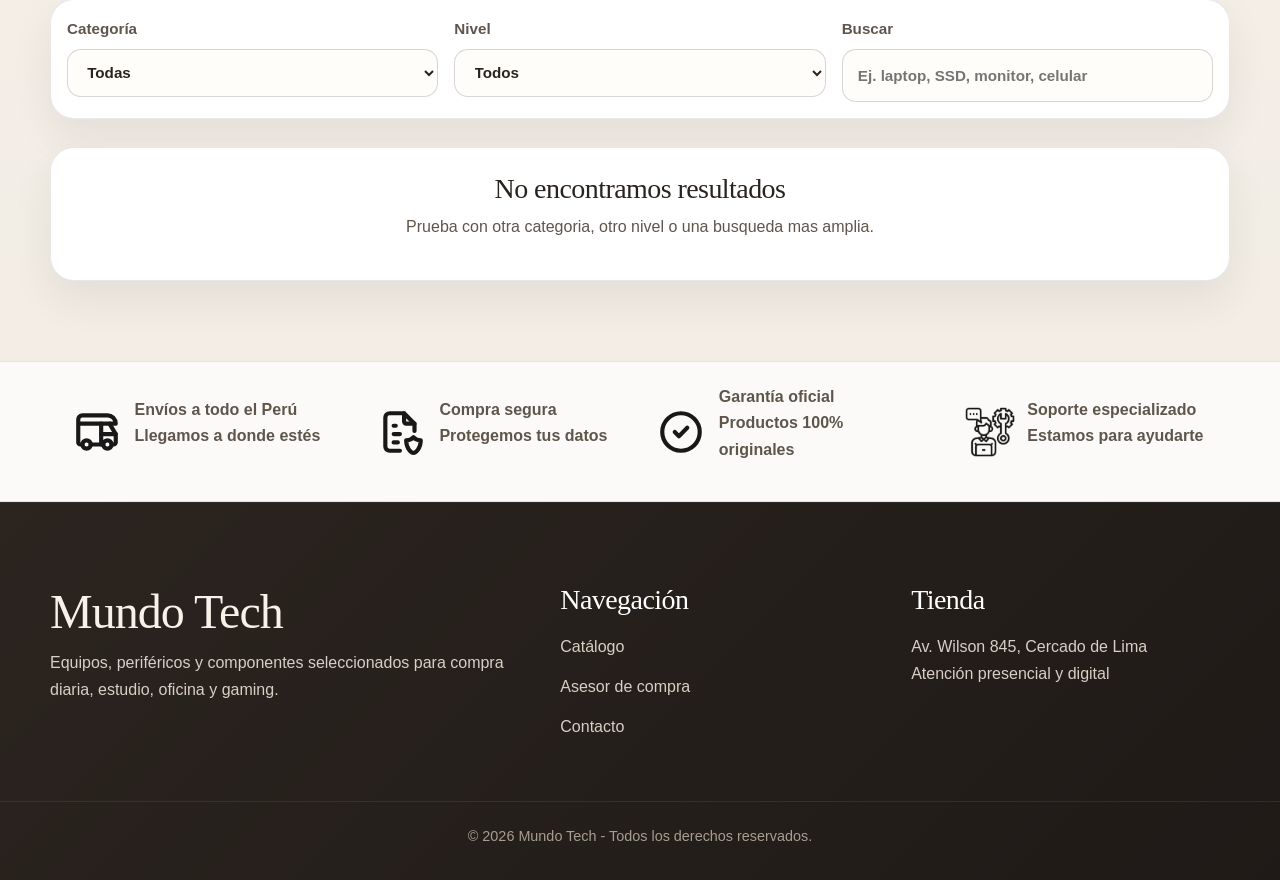
==== commit b39cdd48: "add backend php + mysql + js + documentacion + diagramas de secuencia" ====
--- a/index.html
+++ b/index.html
@@ -7,6 +7,7 @@
   <meta name="keywords" content="tienda tecnológica, ecommerce, laptops, PCs, celulares, componentes, Mundo Tech, Lima">
   <meta name="author" content="Mundo Tech">
   <title>Mundo Tech | Equipos y componentes</title>
+  <link href="https://cdn.jsdelivr.net/npm/bootstrap@5.3.3/dist/css/bootstrap.min.css" rel="stylesheet">
   <link rel="stylesheet" href="styles.css">
 </head>
 <body>
@@ -24,6 +25,7 @@
         <a href="asesor.html">Asesor de compra</a>
         <a href="multimedia.html">Multimedia</a>
         <a href="contacto.html">Contacto</a>
+        <a href="ofertas.html">Ofertas</a>
       </nav>
 
       <button class="boton boton-carrito" id="abrirCarrito" type="button" aria-label="Abrir carrito">
@@ -45,7 +47,7 @@
 
           <div class="acciones-hero">
             <a class="boton boton-primario" href="#catalogo">Explorar catálogo</a>
-            <a class="boton boton-secundario" href="#asesor">Recibir sugerencia</a>
+            <a class="boton boton-secundario" href="asesor.html">Recibir sugerencia</a>
           </div>
 
           <ul class="metricas">
@@ -58,7 +60,7 @@
         <aside class="hero-media">
           <picture>
             <source media="(max-width: 720px)" srcset="assets/hero-mobile.svg">
-            <img src="assets/hero-desktop.svg" alt="Mesa de trabajo con laptop, monitor y accesorios de Mundo Tech">
+            <img src="assets/mesa.png" alt="Mesa de trabajo con laptop, monitor y accesorios de Mundo Tech" class="hero-imagen">
           </picture>
         </aside>
       </div>
@@ -77,19 +79,19 @@
 
         <div class="beneficios-grid">
           <article class="tarjeta-info">
-            <img src="assets/icon-catalogo.svg" alt="Icono de catálogo digital" class="icono-svg">
+            <img src="assets/catalogo.png" alt="Icono de catálogo digital" class="icono-svg">
             <h3>Catálogo ordenado</h3>
             <p>Productos por categoría, nivel de uso y precio, con descripciones breves y directas.</p>
           </article>
 
           <article class="tarjeta-info">
-            <img src="assets/icon-recomendacion.svg" alt="Icono de asesor de compra" class="icono-svg">
+            <img src="assets/asesor.png " alt="Icono de asesor de compra" class="icono-svg">
             <h3>Asesor de compra</h3>
             <p>El sistema sugiere opciones según presupuesto, finalidad de uso y prioridad de compra.</p>
           </article>
 
           <article class="tarjeta-info">
-            <img src="assets/icon-confianza.svg" alt="Icono de confianza y atención" class="icono-svg">
+            <img src="assets/escudo.png" alt="Icono de confianza y atención" class="icono-svg">
             <h3>Atención más simple</h3>
             <p>Menos ida y vuelta por WhatsApp y más información útil desde la primera visita.</p>
           </article>
@@ -185,6 +187,46 @@
     </article>
   </template>
 
+<section class="barra-beneficios">
+
+  <div class="beneficio-item">
+    <img src="assets/icon-envio.svg" alt="">
+    
+    <div>
+      <strong>Envíos a todo el Perú</strong>
+      <p>Llegamos a donde estés</p>
+    </div>
+  </div>
+
+  <div class="beneficio-item">
+    <img src="assets/seguridad.svg" alt="">
+    
+    <div>
+      <strong>Compra segura</strong>
+      <p>Protegemos tus datos</p>
+    </div>
+  </div>
+
+  <div class="beneficio-item">
+    <img src="assets/garantia.svg" alt="">
+    
+    <div>
+      <strong>Garantía oficial</strong>
+      <p>Productos 100% originales</p>
+    </div>
+  </div>
+
+  <div class="beneficio-item">
+    <img src="assets/soporte.png" alt="">
+    
+    <div>
+      <strong>Soporte especializado</strong>
+      <p>Estamos para ayudarte</p>
+    </div>
+  </div>
+
+</section>
+
   <footer class="pie-pagina">
     <div class="contenedor pie-grid">
       <section>
@@ -207,7 +249,9 @@
       </section>
     </div>
   </footer>
-
+  
+
+  <script src="https://cdn.jsdelivr.net/npm/bootstrap@5.3.3/dist/js/bootstrap.bundle.min.js"></script>
   <script src="products.js"></script>
   <script src="app.js"></script>
 </body>
--- a/styles.css
+++ b/styles.css
@@ -179,7 +179,7 @@
 }
 
 .marca-texto small {
-  color: var(--texto-tenue);
+  color: #000000;
 }
 
 .menu-principal {
@@ -190,13 +190,13 @@
 
 .menu-principal a {
   position: relative;
-  color: var(--texto-suave);
+  color: color var(--transicion);
   transition: color var(--transicion);
 }
 
 .menu-principal a:hover,
 .menu-principal a:focus-visible {
-  color: var(--texto);
+  color: color var(--transicion)
 }
 
 .menu-principal a::after {
@@ -415,11 +415,23 @@
   font-size: 1.35rem;
 }
 
-.hero-media img {
-  border-radius: 30px;
-  box-shadow: var(--sombra);
-  border: 1px solid var(--borde);
-}
+.hero-media{
+  display: flex;
+  align-items: center;
+  justify-content: center;
+}
+
+.hero-imagen{
+  width: 100%;
+  max-width: 560px;
+
+  border-radius: 28px;
+
+  object-fit: cover;
+
+  transform: translateY(-120px);
+}
+
 
 .beneficios-grid {
   grid-template-columns: repeat(3, minmax(0, 1fr));
@@ -613,16 +625,71 @@
   color: #4d6552;
 }
 
-.pie-pagina {
-  padding: 2rem 0;
-  background: rgba(40, 35, 30, 0.03);
-  border-top: 1px solid var(--borde);
+.pie-pagina{
+  background: linear-gradient(135deg, #2b241f 0%, #1f1a17 100%);
+  color: #f7f1ea;
+  padding: 5rem 0 2rem;
   margin-top: auto;
-}
-
-.pie-grid {
+  border-top: 1px solid rgba(255,255,255,0.05);
+}
+
+.pie-grid{
+  display: grid;
   grid-template-columns: 1.2fr 0.8fr 0.8fr;
-}
+  gap: 2rem;
+}
+
+.pie-pagina h2{
+  font-size: 3rem;
+}
+
+.pie-pagina h3{
+  color: #fff;
+  margin-bottom: 1rem;
+}
+
+.pie-pagina p,
+.pie-pagina li,
+.pie-pagina a{
+  color: #d8cfc5;
+}
+
+.pie-pagina ul{
+  list-style: none;
+  padding: 0;
+  margin: 0;
+}
+
+.pie-pagina li{
+  margin-bottom: 0.8rem;
+}
+
+.pie-pagina a{
+  transition: 0.25s ease;
+}
+
+.pie-pagina a:hover{
+  color: white;
+  transform: translateX(4px);
+  display: inline-block;
+}
+
+.pie-pagina section{
+  animation: aparecer 0.6s ease;
+}
+
+.pie-pagina::after{
+  content: "© 2026 Mundo Tech - Todos los derechos reservados.";
+  display: block;
+  text-align: center;
+  margin-top: 3rem;
+  padding-top: 1.5rem;
+  border-top: 1px solid rgba(255,255,255,0.08);
+  color: #a99d91;
+  font-size: 0.9rem;
+}
+
+
 
 .pie-pagina ul {
   list-style: none;
@@ -789,3 +856,171 @@
     width: 100%;
   }
 }
+
+.barra-beneficios{
+  display: grid;
+  grid-template-columns: repeat(4,1fr);
+  align-items: center;
+  gap: 2rem;
+
+  padding: 1.4rem 4rem;
+
+  background: rgba(255,255,255,0.72);
+
+  border-top: 1px solid var(--borde);
+  border-bottom: 1px solid var(--borde);
+
+  backdrop-filter: blur(12px);
+}
+
+.beneficio-item{
+  display: flex;
+  align-items: center;
+  justify-content: center;
+  gap: 0.8rem;
+
+  color: var(--texto-suave);
+  font-weight: 600;
+
+  transition: 0.25s ease;
+}
+
+.beneficio-item:hover{
+  transform: translateY(-2px);
+  color: var(--texto);
+}
+
+.beneficio-item img{
+  width: 50px;
+  height: 50px;
+  opacity: 0.9;
+}
+
+
+.seccion-ofertas{
+  padding: 6rem 0;
+
+  text-align: center;
+}
+
+.ofertas-contenido{
+  max-width: 760px;
+}
+
+.seccion-ofertas h2{
+  font-size: clamp(2.5rem,4vw,4rem);
+
+  margin-bottom: 1rem;
+}
+
+.texto-ofertas{
+  font-size: 1.05rem;
+
+  color: var(--texto-suave);
+
+  margin-bottom: 2rem;
+}
+
+.estado-ofertas{
+  display: inline-flex;
+  align-items: center;
+  gap: 0.7rem;
+
+  padding: 0.9rem 1.2rem;
+
+  border-radius: 999px;
+
+  background: rgba(255,255,255,0.65);
+
+  border: 1px solid var(--borde);
+
+  margin-bottom: 2rem;
+
+  color: var(--texto-suave);
+
+  font-weight: 600;
+}
+
+.punto-activo{
+  width: 10px;
+  height: 10px;
+
+  border-radius: 50%;
+
+  background: #6fbf73;
+
+  box-shadow: 0 0 12px rgba(111,191,115,0.7);
+}
+.tarjeta-info{
+  text-align: center;
+}
+
+.icono-svg{
+  display: block;
+
+  margin: 0 auto 1rem;
+
+  width: 52px;
+  height: 52px;
+}
+
+.modal-mundo-tech .modal-content {
+  border: none;
+  border-radius: 22px;
+  overflow: hidden;
+  box-shadow: 0 24px 60px rgba(56, 47, 40, 0.18);
+}
+
+.modal-mundo-tech .modal-header {
+  background: linear-gradient(180deg, #fffdfa 0%, #f8f3ec 100%);
+  border-bottom: 1px solid var(--borde);
+}
+
+.modal-mundo-tech .modal-header-exito { border-top: 4px solid #4f9d69; }
+.modal-mundo-tech .modal-header-error { border-top: 4px solid #c5534b; }
+.modal-mundo-tech .modal-header-advertencia { border-top: 4px solid #c9a87c; }
+
+.modal-mundo-tech .modal-body {
+  color: var(--texto-suave);
+  line-height: 1.7;
+}
+
+.modal-mundo-tech .modal-footer {
+  border-top: 1px solid var(--borde);
+  background: #fffdfa;
+}
+
+.modal-mundo-tech .texto-modal-intro {
+  margin-bottom: 1rem;
+  color: var(--texto-suave);
+}
+
+.modal-mundo-tech .form-control {
+  border-radius: 12px;
+  border-color: var(--borde);
+  padding: 0.8rem 0.95rem;
+}
+
+.btn-primario-modal,
+.btn-secundario-modal {
+  border-radius: 999px;
+  padding: 0.65rem 1.2rem;
+  font-weight: 600;
+}
+
+.btn-primario-modal {
+  background: var(--primario);
+  color: #fff;
+  border: none;
+}
+
+.btn-primario-modal:hover {
+  background: var(--primario-hover);
+  color: #fff;
+}
+
+.btn-secundario-modal {
+  background: transparent;
+  border: 1px solid var(--borde);
+  color: var(--texto);
+}
